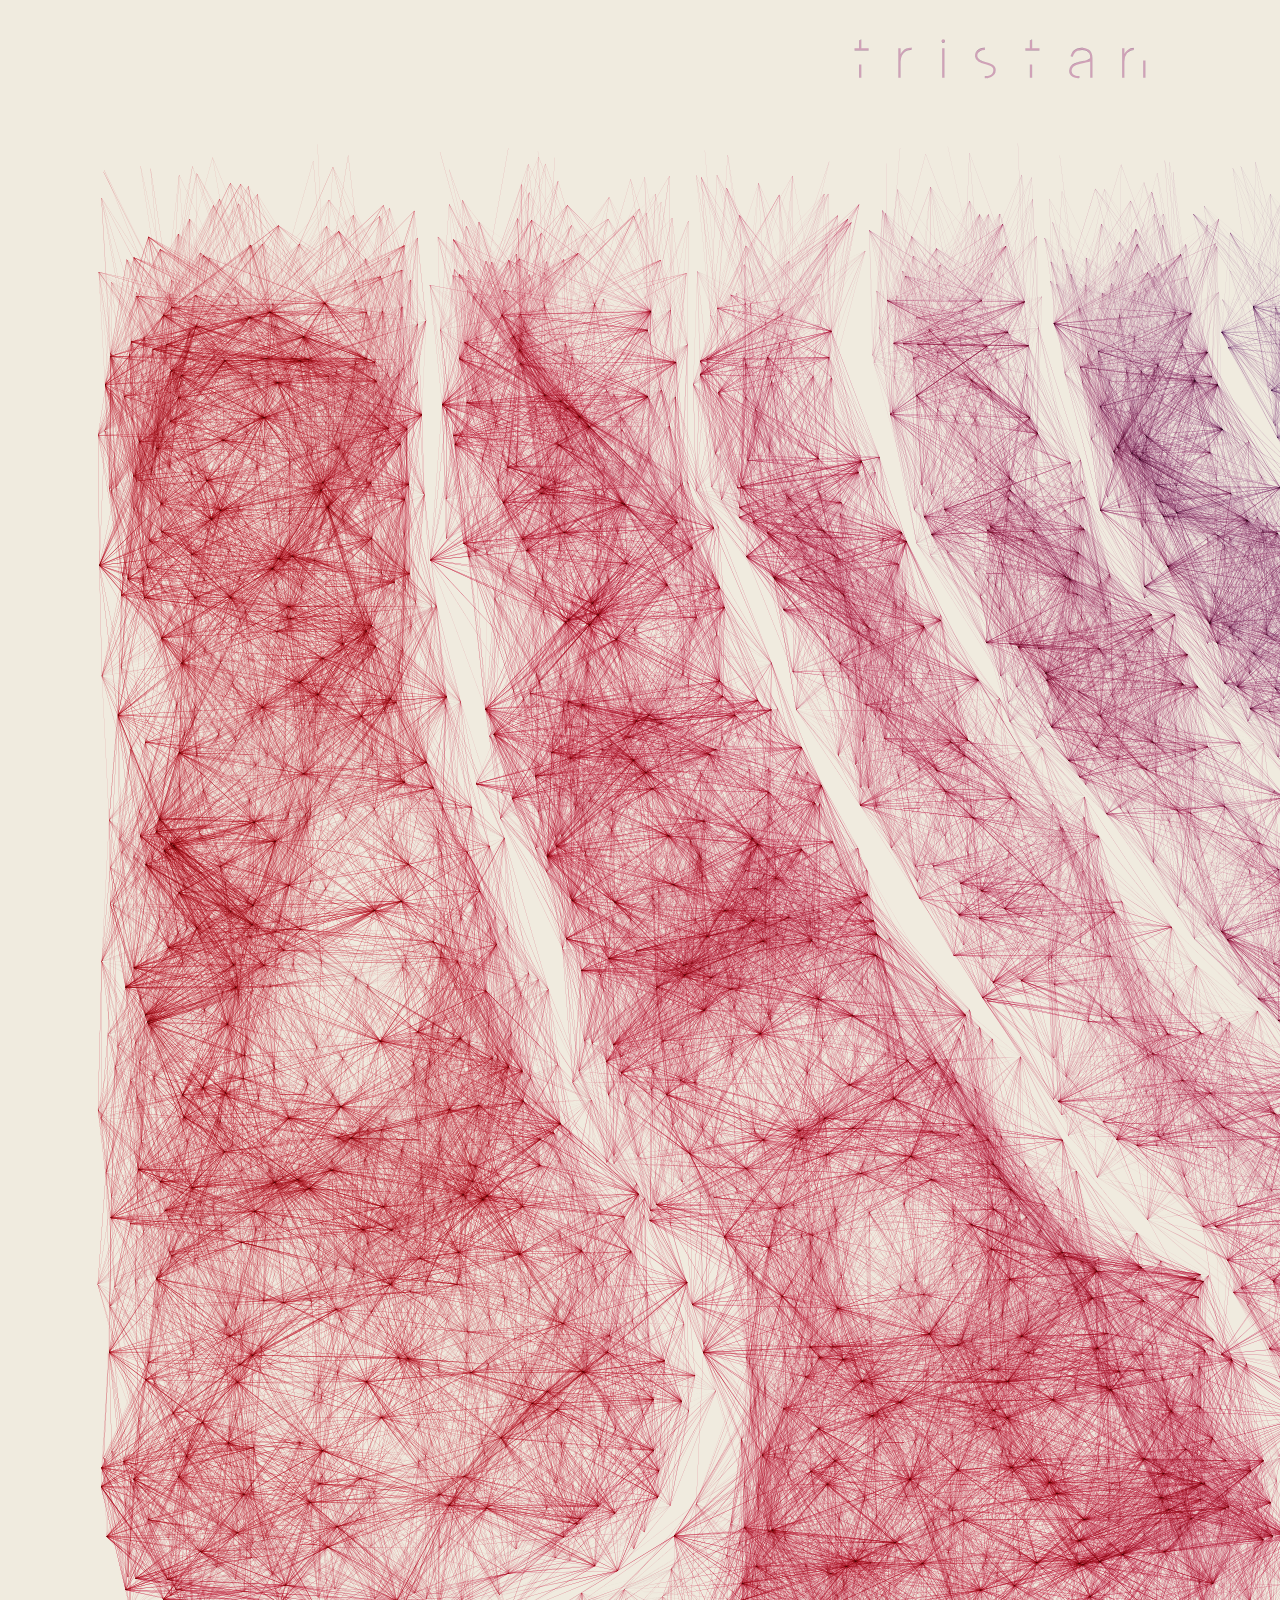
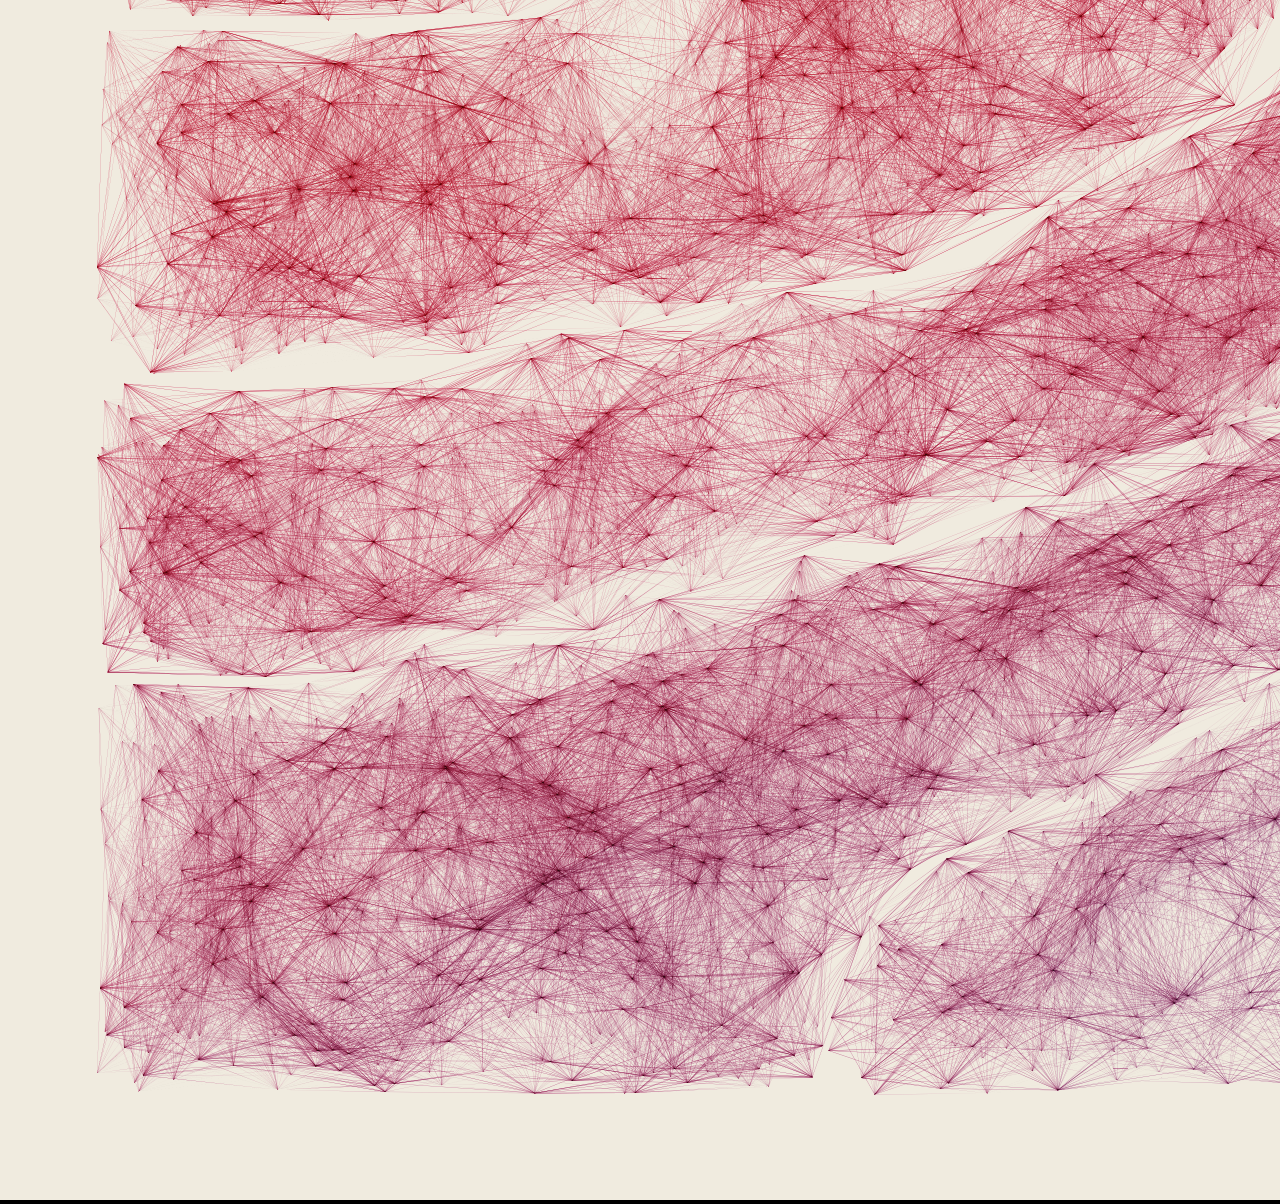
==== contours/index.html @ 3fd8e0c2 "aux files for contours rendering" ====
<!DOCTYPE html>
<html>
  <head>
    <title>Contours</title>
    <script id="fxhash-snippet">
      // let alphabet = "123456789abcdefghijkmnopqrstuvwxyzABCDEFGHJKLMNPQRSTUVWXYZ"
      // var fxhash = new URLSearchParams(window.location.search).get('fxhash')
      // let b58dec = str=>[...str].reduce((p,c)=>p*alphabet.length+alphabet.indexOf(c)|0, 0)
      // let fxhashTrunc = fxhash.slice(2)
      // let regex = new RegExp(".{" + ((fxhashTrunc.length/4)|0) + "}", 'g')
      // let hashes = fxhashTrunc.match(regex).map(h => b58dec(h))
      let sfc32 = (a, b, c, d) => {
        return () => {
          a |= 0; b |= 0; c |= 0; d |= 0
          var t = (a + b | 0) + d | 0
          d = d + 1 | 0
          a = b ^ b >>> 9
          b = c + (c << 3) | 0
          c = c << 21 | c >>> 11
          c = c + t | 0
          return (t >>> 0) / 4294967296
        }
      }
      // var fxrand = sfc32(...hashes)
      function fxpreview() {
        window.dispatchEvent(new Event("fxhash-preview"))
        setTimeout(() => fxpreview(), 500)
      }
    </script>

    <link rel="stylesheet" href="./style.css">
    <script src="libraries/p5.min.js"></script>
    <script src="libraries/chroma.min.js"></script>  
    <!-- <script src="sketch.js"></script> -->
    <script src="test.js"></script>
  </head>
  <body>
    <div id="loading"></div>
    <!-- <div id="fulllscreen">
      <div id="loadingd" class="loadingdiv">
        <img src="libraries/loading.gif" >
      </div>
    </div>  -->
  </body>
</html>
---- contours/style.css ----
@charset "UTF-8";
/* CSS Document */
body, body * {
  vertical-align:baseline;
  border:0 none;
  outline:0;
  padding:0;
  margin:0;
}
body {
    margin: 0;
    padding: 0;
    background: #000;
    overflow: hidden;
}
#loading {
    background: url('libraries/loading.gif') no-repeat center center;
    position: absolute;
    top: 0;
    left: 0;
    height: 100%;
    width: 100%;
    z-index: 9999999;
}
/* 
#fulllscreen {
    position: fixed;
    top: 0;
    right: 0;
    bottom: 0;
    left: 0;
    background-color: #000;
    display: flex;
    justify-content: center;
    align-items: center;
}

#fulllscreen canvas {
    object-fit: contain;
    max-height: 100%;
    max-width: 100%;
}

*, *:after, *:before {
    -webkit-box-sizing: border-box;
    -moz-box-sizing: border-box;
    box-sizing: border-box;
}
.loadingdiv {
    font-family: 'Helvetica';
    position: absolute;
    object-fit: contain;
    font-size: 2em;
    color: #fff;
}
.loadingdiv img {
    width: 300px;
    height: 300px;
} */
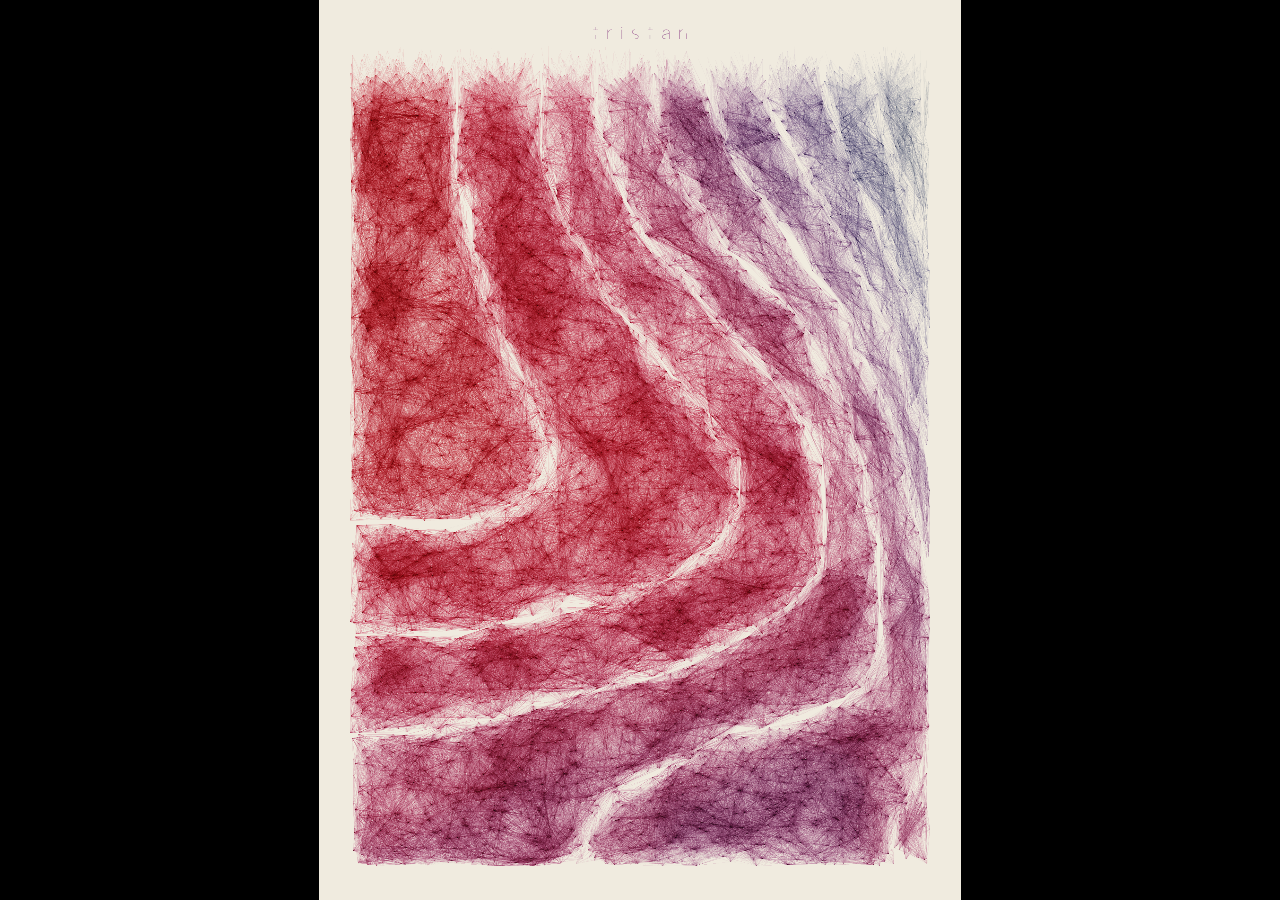
==== commit 49b886a2: "slimmed to include only necessary" ====
--- a/contours/index.html
+++ b/contours/index.html
@@ -3,12 +3,6 @@
   <head>
     <title>Contours</title>
     <script id="fxhash-snippet">
-      // let alphabet = "123456789abcdefghijkmnopqrstuvwxyzABCDEFGHJKLMNPQRSTUVWXYZ"
-      // var fxhash = new URLSearchParams(window.location.search).get('fxhash')
-      // let b58dec = str=>[...str].reduce((p,c)=>p*alphabet.length+alphabet.indexOf(c)|0, 0)
-      // let fxhashTrunc = fxhash.slice(2)
-      // let regex = new RegExp(".{" + ((fxhashTrunc.length/4)|0) + "}", 'g')
-      // let hashes = fxhashTrunc.match(regex).map(h => b58dec(h))
       let sfc32 = (a, b, c, d) => {
         return () => {
           a |= 0; b |= 0; c |= 0; d |= 0
@@ -22,24 +16,28 @@
         }
       }
       // var fxrand = sfc32(...hashes)
+      // used to get features during token mint
+      window.addEventListener("message", (event) => {
+        if (event.data === "fxhash_getFeatures") {
+          parent.postMessage({
+            id: "fxhash_getFeatures",
+            data: window.$fxhashFeatures
+          }, "*")
+        }
+      })
+      var isFxpreview = new URLSearchParams(window.location.search).get('preview') === "1"
       function fxpreview() {
         window.dispatchEvent(new Event("fxhash-preview"))
         setTimeout(() => fxpreview(), 500)
       }
-    </script>
+</script>
 
     <link rel="stylesheet" href="./style.css">
     <script src="libraries/p5.min.js"></script>
     <script src="libraries/chroma.min.js"></script>  
-    <!-- <script src="sketch.js"></script> -->
-    <script src="test.js"></script>
+    <script src="./test.js"></script>
   </head>
   <body>
-    <div id="loading"></div>
-    <!-- <div id="fulllscreen">
-      <div id="loadingd" class="loadingdiv">
-        <img src="libraries/loading.gif" >
-      </div>
-    </div>  -->
+    <div id="fulllscreen"><div id="loadingd" class="loadingdiv"><img src="libraries/loading.gif" ></div></div> 
   </body>
-</html>+</html>
--- a/contours/style.css
+++ b/contours/style.css
@@ -10,19 +10,10 @@
 body {
     margin: 0;
     padding: 0;
-    background: #000;
+    background: #030209;
     overflow: hidden;
 }
-#loading {
-    background: url('libraries/loading.gif') no-repeat center center;
-    position: absolute;
-    top: 0;
-    left: 0;
-    height: 100%;
-    width: 100%;
-    z-index: 9999999;
-}
-/* 
+
 #fulllscreen {
     position: fixed;
     top: 0;
@@ -56,4 +47,4 @@
 .loadingdiv img {
     width: 300px;
     height: 300px;
-} */+}
